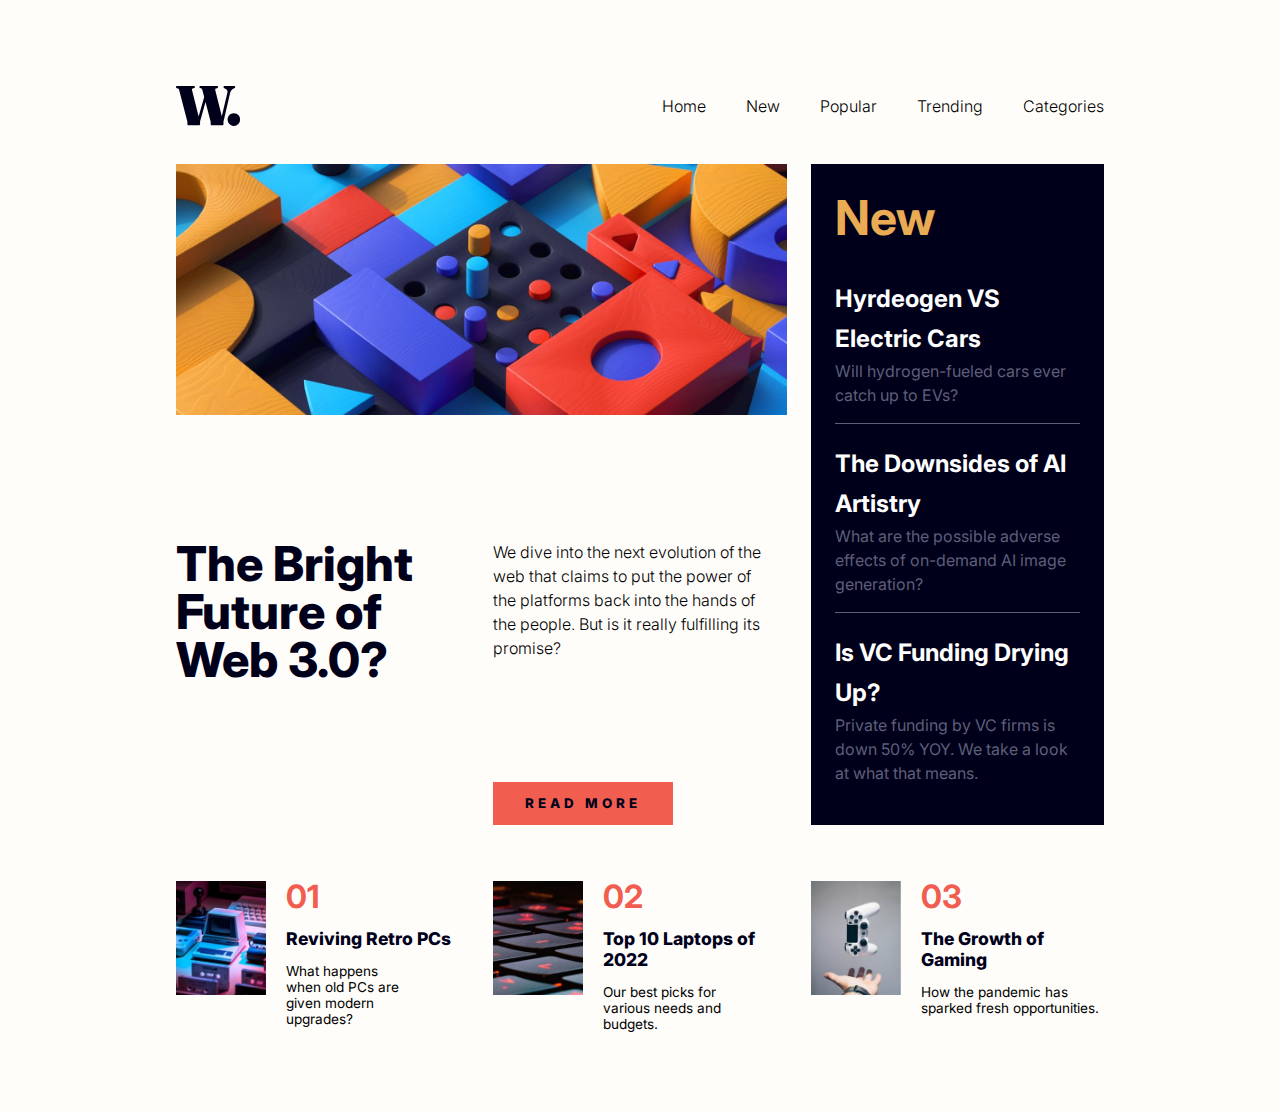
==== index.html @ bc5fd30c "final commit" ====
<!DOCTYPE html>
<html lang="en">
  <head>
    <meta charset="UTF-8" />
    <meta name="viewport" content="width=device-width, initial-scale=1.0" />
    <!-- displays site properly based on user's device -->
    <script defer src="main.js"></script>
    <link
      rel="icon"
      type="image/png"
      sizes="32x32"
      href="./assets/images/favicon-32x32.png"
    />
    <link
      href="https://fonts.googleapis.com/css2?family=Inter:ital,opsz,wght@0,14..32,100..900;1,14..32,100..900&display=swap"
      rel="stylesheet"
    />
    <link href="styles.css" rel="stylesheet" />
    <title>Frontend Mentor | News homepage</title>
  </head>
  <body>
    <div class="container">
      <header>
        
        <img src="assets/images/logo.svg" alt="W. logo" width="65px" height="40px" />
        <img
        id="menu"
        src="assets/images/icon-menu.svg"
        alt="menu"
        height="17px"
        width="40px"
        onclick="document.querySelector('nav').style.display='block'"
      />
        <div>
          <h3>Home</h3>
          <h3>New</h3>
          <h3>Popular</h3>
          <h3>Trending</h3>
          <h3>Categories</h3>
        </div>
      </header>
      <nav style="display: none">
        <img
          src="assets/images/icon-menu-close.svg"
          alt="close menu"
          onclick="document.querySelector('nav').style.display='none'"
        />
        <ul>
          <li>Home</li>
          <li>New</li>
          <li>Popular</li>
          <li>Trending</li>
          <li>Categories</li>
        </ul>
      </nav>
      <main>
         <picture class="product-image">
          <source
            srcset="assets/images/image-web-3-desktop.jpg 600w"
            media="(min-width: 770px)"
          />
          <source
            srcset="assets/images/image-web-3-mobile.jpg 600w"
            media="(max-width: 769px)"
          />
          <img
            src="assets/images/image-web-3-desktop.jpg"
            alt="Product Image"
            style="width: 100%"
          />
        </picture>
        <div class="page-title">The Bright Future of Web 3.0?</div>
        <div class="description-read-more">
          <p>
            We dive into the next evolution of the web that claims to put the
            power of the platforms back into the hands of the people. But is it
            really fulfilling its promise?
          </p>
          <button>
            READ MORE
          </button>
        </div>
        <div class="new-stories">
          <h1>New</h1>
          <div>
            <h2>Hyrdeogen VS Electric Cars</h2>
            <p>Will hydrogen-fueled cars ever catch up to EVs?</p>
            <hr />
            <h2>The Downsides of AI Artistry</h2>
            <p>
              What are the possible adverse effects of on-demand AI image
              generation?
            </p>
            <hr />
            <h2>Is VC Funding Drying Up?</h2>
            <p>
              Private funding by VC firms is down 50% YOY. We take a look at
              what that means.
            </p>
          </div>
        </div>
        
        
        <div class="articles" id="one">
          <img src="assets/images/image-retro-pcs.jpg" alt="retro PCs" />
          <div>
            <h1>01</h1>
            <h2>Reviving Retro PCs</h2>
            <p>What happens when old PCs are given modern upgrades?</p>
          </div>
        </div>
        <div class="articles" id="two">
          <img src="assets/images/image-top-laptops.jpg" alt="keyboard" />
          <div>
            <h1>02</h1>
            <h2>Top 10 Laptops of 2022</h2>
            <p>Our best picks for various needs and budgets.</p>
          </div>
        </div>
        <div class="articles" id="three">
          <img
            src="assets/images/image-gaming-growth.jpg"
            alt="white PS4 controller hovering above a hand"
          />
          <div>
            <h1>03</h1>
            <h2>The Growth of Gaming</h2>
            <p style="margin-right: 0px;">How the pandemic has sparked fresh opportunities.</p>
          </div>
        </div>
      </main>
      
    </div>
  </body>
</html>
---- styles.css ----
body{
  display: flex;
  justify-content: center;
  align-items: center;
  margin: 0px;
  min-height: 100vh;
  width: 100vw;
  font-family: Inter;
  background-color:  hsl(36, 100%, 99%);
  padding: 5rem 11rem 5rem 11rem;
  margin:0px;
  box-sizing: border-box;
  position: relative;
}
.container{
  display: flex;
  flex-direction: column;
  max-width: 1200px;
  gap: 2rem;
  
}
header{
  display: flex;
  justify-content: space-between;
  align-items: center;
}
header > div{
  display: flex;
  flex-direction: row;
  gap: 2.5rem;
}
header > div h3{
  cursor: pointer;
  font-size: 1rem;
  font-weight: 300;
}
header > div h3:hover{
 color: hsl(35, 77%, 62%);
}
main{
 display: grid;
 grid-template-columns: 1fr 1fr 1fr;
 grid-template-rows: auto auto 1fr;
 grid-column-gap: 1.5rem;
 grid-row-gap: 1.5rem;
}
.new-stories{
  background-color: hsl(240, 100%, 5%);
  grid-column: 3/4;
  padding: 1.5rem;
  grid-row: 1/3
}
.new-stories h1{
  color:hsl(35, 77%, 62%);
  font-size: 3rem;
  margin-top: 0px;
}
.new-stories h2{
  color: white;
  font-size: 1.5rem;
  margin-bottom: 0px;
  line-height: 2.5rem;
  cursor: pointer;
}
.new-stories h2:hover{
color: hsl(35, 77%, 62%);
}
.new-stories p{
  color: hsl(236, 13%, 42%);
  font-size: 1rem;
  line-height: 1.5rem;
  margin:0px;
  margin-bottom: 1rem;
}
.new-stories hr{
  background-color: hsl(236, 13%, 42%);
  border: none;
  height: 1px;
}
main > picture{
 grid-column: 1/3;
 grid-row: 1;
}
.page-title{
  color: hsl(240, 100%, 5%);
  font-size: 3rem;
  font-weight: 800;
  margin: 0px;
  grid-row: 2;
  margin-right: 1.75rem;
  line-height: 3rem;
}
.description-read-more{
  display: flex;
  flex-direction: column;
  justify-content: space-between;
  align-items: start;
  gap: 1.5rem;
}

.description-read-more p{
  font-weight: 300;
  margin: 0px;
  line-height: 1.5rem;
  font-size: 1rem;
  margin-right: 1rem;
}
.description-read-more button{
  background-color:  hsl(5, 85%, 63%);
  border: none;
  font-family: Inter;
  letter-spacing: .25rem;
  font-weight: 800;
  color: hsl(240, 100%, 5%);
  padding: .85rem 2rem .85rem 2rem;
  cursor: pointer;
}
.description-read-more button:hover{
  background-color:hsl(240, 100%, 5%) ;
  color: white;
}
.articles{
  display: flex;
  gap: 1.25rem;
  margin-top: 2rem;
}
.articles img{
  width: 90px;
  height: 114.3px;
  margin: 0px;
}
.articles h1{
  color: hsl(5, 85%, 63%);
  margin: 0px;
  padding: 0px;
  line-height: 2rem;
}
.articles h2{
  color: hsl(240, 100%, 5%);
  font-weight: 800;
  font-size: 1.1rem;
  cursor:pointer;
}
.articles h2:hover{
  color: hsl(5, 85%, 63%);
}
.articles p{
  margin:0px;
  margin-right: 4rem;
  font-size: .85rem;
}
#menu{
  display: none;
}
nav{
  display: none;
}
@media screen and (max-width: 770px ) {
  body{
    padding: 2rem 1rem 5rem 1rem;
  }
  main{
    display: flex;
    flex-direction: column;
  }
  #menu{
    display: block;
  }
  header div{
    display: none;
  }
  .page-title{
    margin-right: 0px;
    font-size: 2.75rem;
  }
  .description-read-more{
    margin-bottom: 2.25rem;
  }
  .description-read-more p{
    font-size: .9rem;
  }
  .new-stories{
    margin-bottom: 2rem;
  }
  .new-stories h1{
    font-size: 2.5rem;
  }
  .new-stories h2{
    font-size: 1.25rem;
  }
  .new-stories p{
    font-size: .9rem;
  }
  .articles{
    margin-top: .25rem;
  }
  .articles p{
    margin-right: 0px;
  }
  nav{
    position: absolute;
    background-color: hsl(36, 100%, 99%);
    top: 0%;
    right: 0%;
    height: 100%;
    width: 220px;
    padding: 2.25rem 1.25rem 0rem 1.25rem;
  }
  nav img{
    float: right;
  }
  nav ul{
    margin-top: 6rem;
    list-style-type: none;
    line-height: 4rem;
    padding: 0;
    font-size: 1.5rem;
    color:  hsl(240, 100%, 5%);
    font-weight: 500;
  }
  
}
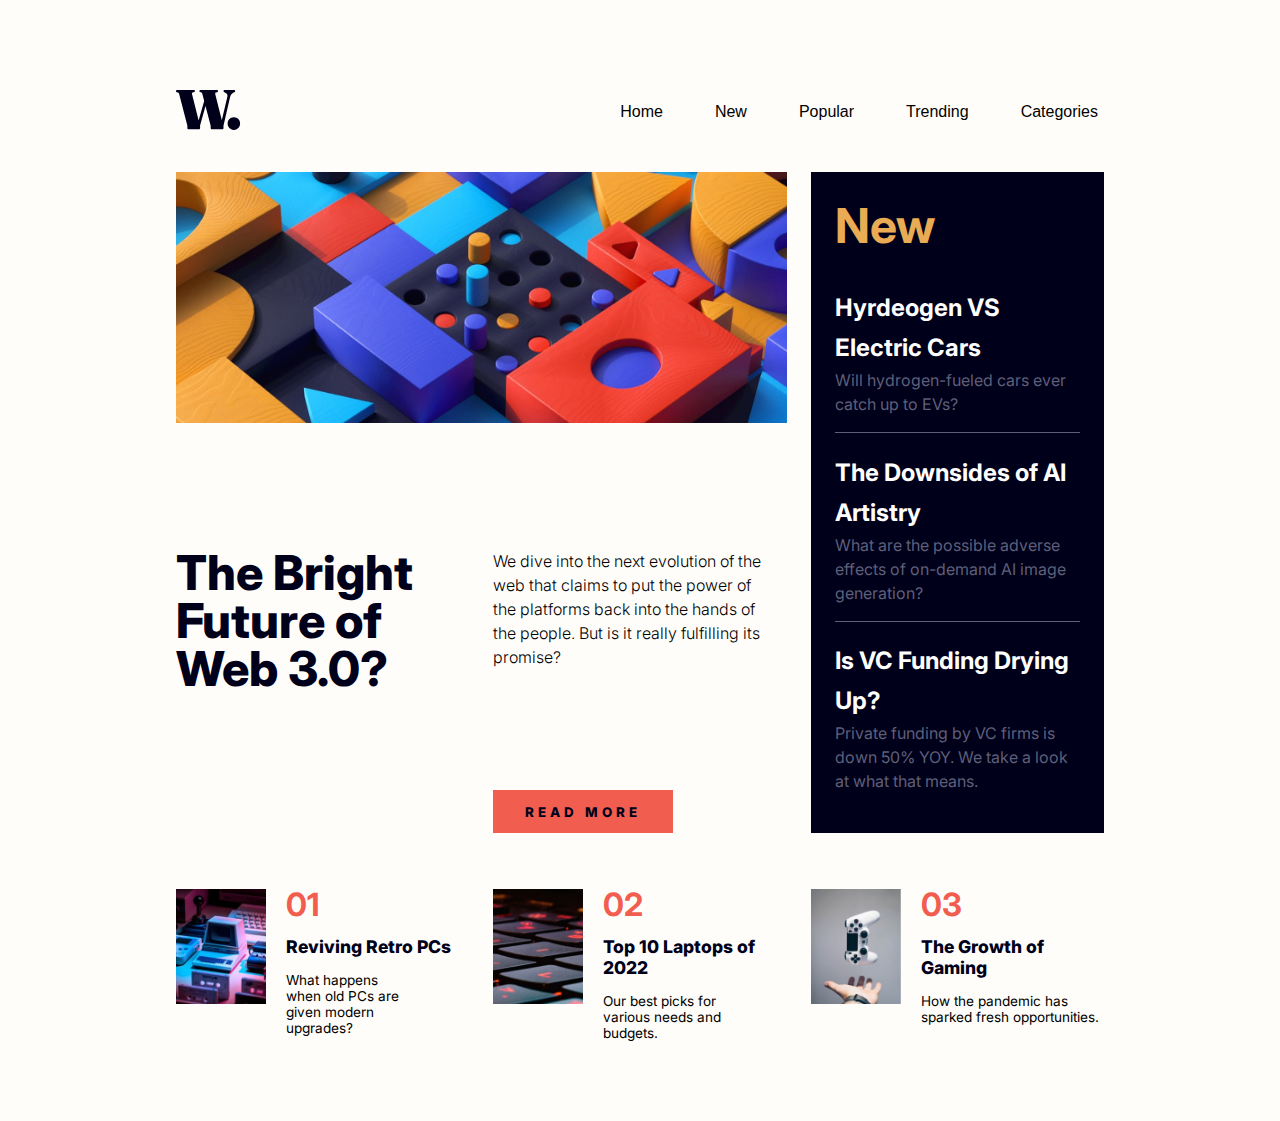
==== commit 5071ca52: "final commit" ====
--- a/index.html
+++ b/index.html
@@ -23,7 +23,7 @@
       <header>
         
         <img src="assets/images/logo.svg" alt="W. logo" width="65px" height="40px" />
-        <img
+        <input type="image"
         id="menu"
         src="assets/images/icon-menu.svg"
         alt="menu"
@@ -32,15 +32,15 @@
         onclick="document.querySelector('nav').style.display='block'"
       />
         <div>
-          <h3>Home</h3>
-          <h3>New</h3>
-          <h3>Popular</h3>
-          <h3>Trending</h3>
-          <h3>Categories</h3>
+          <h3><button>Home</button></h3>
+          <h3><button>New</button></h3>
+          <h3><button>Popular</button></h3>
+          <h3><button>Trending</button></h3>
+          <h3><button>Categories</button></h3>
         </div>
       </header>
       <nav style="display: none">
-        <img
+        <input type="image"
           src="assets/images/icon-menu-close.svg"
           alt="close menu"
           onclick="document.querySelector('nav').style.display='none'"
@@ -83,16 +83,16 @@
         <div class="new-stories">
           <h1>New</h1>
           <div>
-            <h2>Hyrdeogen VS Electric Cars</h2>
+            <h2><a href="">Hyrdeogen VS Electric Cars</a></h2>
             <p>Will hydrogen-fueled cars ever catch up to EVs?</p>
             <hr />
-            <h2>The Downsides of AI Artistry</h2>
+            <h2><a href="">The Downsides of AI Artistry</a></h2>
             <p>
               What are the possible adverse effects of on-demand AI image
               generation?
             </p>
             <hr />
-            <h2>Is VC Funding Drying Up?</h2>
+            <h2><a href="">Is VC Funding Drying Up?</a></h2>
             <p>
               Private funding by VC firms is down 50% YOY. We take a look at
               what that means.
@@ -105,7 +105,7 @@
           <img src="assets/images/image-retro-pcs.jpg" alt="retro PCs" />
           <div>
             <h1>01</h1>
-            <h2>Reviving Retro PCs</h2>
+            <h2><a href="">Reviving Retro PCs</a href=""></h2>
             <p>What happens when old PCs are given modern upgrades?</p>
           </div>
         </div>
@@ -113,7 +113,7 @@
           <img src="assets/images/image-top-laptops.jpg" alt="keyboard" />
           <div>
             <h1>02</h1>
-            <h2>Top 10 Laptops of 2022</h2>
+            <h2><a href="">Top 10 Laptops of 2022</a href=""></h2>
             <p>Our best picks for various needs and budgets.</p>
           </div>
         </div>
@@ -124,7 +124,7 @@
           />
           <div>
             <h1>03</h1>
-            <h2>The Growth of Gaming</h2>
+            <h2><a href=""  >The Growth of Gaming</a href=""  ></h2>
             <p style="margin-right: 0px;">How the pandemic has sparked fresh opportunities.</p>
           </div>
         </div>
--- a/styles.css
+++ b/styles.css
@@ -1,4 +1,4 @@
-body{
+body {
   display: flex;
   justify-content: center;
   align-items: center;
@@ -6,82 +6,83 @@
   min-height: 100vh;
   width: 100vw;
   font-family: Inter;
-  background-color:  hsl(36, 100%, 99%);
+  background-color: hsl(36, 100%, 99%);
   padding: 5rem 11rem 5rem 11rem;
-  margin:0px;
+  margin: 0px;
   box-sizing: border-box;
   position: relative;
 }
-.container{
+.container {
   display: flex;
   flex-direction: column;
   max-width: 1200px;
   gap: 2rem;
-  
-}
-header{
+}
+header {
   display: flex;
   justify-content: space-between;
   align-items: center;
 }
-header > div{
+header > div {
   display: flex;
   flex-direction: row;
   gap: 2.5rem;
 }
-header > div h3{
+header > div h3 button {
   cursor: pointer;
   font-size: 1rem;
   font-weight: 300;
-}
-header > div h3:hover{
- color: hsl(35, 77%, 62%);
-}
-main{
- display: grid;
- grid-template-columns: 1fr 1fr 1fr;
- grid-template-rows: auto auto 1fr;
- grid-column-gap: 1.5rem;
- grid-row-gap: 1.5rem;
-}
-.new-stories{
+  border: none;
+  background-color: transparent;
+}
+header > div h3 button:hover {
+  color: hsl(35, 77%, 62%);
+}
+main {
+  display: grid;
+  grid-template-columns: 1fr 1fr 1fr;
+  grid-template-rows: auto auto 1fr;
+  grid-column-gap: 1.5rem;
+  grid-row-gap: 1.5rem;
+}
+.new-stories {
   background-color: hsl(240, 100%, 5%);
   grid-column: 3/4;
   padding: 1.5rem;
-  grid-row: 1/3
-}
-.new-stories h1{
-  color:hsl(35, 77%, 62%);
+  grid-row: 1/3;
+}
+.new-stories h1 {
+  color: hsl(35, 77%, 62%);
   font-size: 3rem;
   margin-top: 0px;
 }
-.new-stories h2{
+.new-stories h2 {
   color: white;
   font-size: 1.5rem;
   margin-bottom: 0px;
   line-height: 2.5rem;
   cursor: pointer;
 }
-.new-stories h2:hover{
-color: hsl(35, 77%, 62%);
-}
-.new-stories p{
+.new-stories h2:hover {
+  color: hsl(35, 77%, 62%);
+}
+.new-stories p {
   color: hsl(236, 13%, 42%);
   font-size: 1rem;
   line-height: 1.5rem;
-  margin:0px;
+  margin: 0px;
   margin-bottom: 1rem;
 }
-.new-stories hr{
+.new-stories hr {
   background-color: hsl(236, 13%, 42%);
   border: none;
   height: 1px;
 }
-main > picture{
- grid-column: 1/3;
- grid-row: 1;
-}
-.page-title{
+main > picture {
+  grid-column: 1/3;
+  grid-row: 1;
+}
+.page-title {
   color: hsl(240, 100%, 5%);
   font-size: 3rem;
   font-weight: 800;
@@ -90,7 +91,7 @@
   margin-right: 1.75rem;
   line-height: 3rem;
 }
-.description-read-more{
+.description-read-more {
   display: flex;
   flex-direction: column;
   justify-content: space-between;
@@ -98,106 +99,110 @@
   gap: 1.5rem;
 }
 
-.description-read-more p{
+.description-read-more p {
   font-weight: 300;
   margin: 0px;
   line-height: 1.5rem;
   font-size: 1rem;
   margin-right: 1rem;
 }
-.description-read-more button{
-  background-color:  hsl(5, 85%, 63%);
+.description-read-more button {
+  background-color: hsl(5, 85%, 63%);
   border: none;
   font-family: Inter;
-  letter-spacing: .25rem;
+  letter-spacing: 0.25rem;
   font-weight: 800;
   color: hsl(240, 100%, 5%);
-  padding: .85rem 2rem .85rem 2rem;
-  cursor: pointer;
-}
-.description-read-more button:hover{
-  background-color:hsl(240, 100%, 5%) ;
+  padding: 0.85rem 2rem 0.85rem 2rem;
+  cursor: pointer;
+}
+.description-read-more button:hover {
+  background-color: hsl(240, 100%, 5%);
   color: white;
 }
-.articles{
+.articles {
   display: flex;
   gap: 1.25rem;
   margin-top: 2rem;
 }
-.articles img{
+.articles img {
   width: 90px;
   height: 114.3px;
   margin: 0px;
 }
-.articles h1{
+.articles h1 {
   color: hsl(5, 85%, 63%);
   margin: 0px;
   padding: 0px;
   line-height: 2rem;
 }
-.articles h2{
+.articles h2 {
   color: hsl(240, 100%, 5%);
   font-weight: 800;
   font-size: 1.1rem;
-  cursor:pointer;
-}
-.articles h2:hover{
+  cursor: pointer;
+}
+.articles h2:hover {
   color: hsl(5, 85%, 63%);
 }
-.articles p{
-  margin:0px;
+.articles p {
+  margin: 0px;
   margin-right: 4rem;
-  font-size: .85rem;
-}
-#menu{
+  font-size: 0.85rem;
+}
+#menu {
   display: none;
 }
-nav{
+nav {
   display: none;
 }
-@media screen and (max-width: 770px ) {
-  body{
+a {
+  text-decoration: none;
+  color: inherit;
+}
+@media screen and (max-width: 770px) {
+  body {
     padding: 2rem 1rem 5rem 1rem;
   }
-  main{
+  main {
     display: flex;
     flex-direction: column;
   }
-  #menu{
+  #menu {
     display: block;
   }
-  header div{
+  header div {
     display: none;
   }
-  .page-title{
+  .page-title {
     margin-right: 0px;
     font-size: 2.75rem;
   }
-  .description-read-more{
+  .description-read-more {
     margin-bottom: 2.25rem;
   }
-  .description-read-more p{
-    font-size: .9rem;
-  }
-  .new-stories{
+  .description-read-more p {
+    font-size: 0.9rem;
+  }
+  .new-stories {
     margin-bottom: 2rem;
   }
-  .new-stories h1{
+  .new-stories h1 {
     font-size: 2.5rem;
   }
-  .new-stories h2{
+  .new-stories h2 {
     font-size: 1.25rem;
   }
-  .new-stories p{
-    font-size: .9rem;
-  }
-  .articles{
-    margin-top: .25rem;
-  }
-  .articles p{
+  .new-stories p {
+    font-size: 0.9rem;
+  }
+  .articles {
+    margin-top: 0.25rem;
+  }
+  .articles p {
     margin-right: 0px;
   }
-  nav{
+  nav {
     position: absolute;
     background-color: hsl(36, 100%, 99%);
     top: 0%;
@@ -206,17 +211,16 @@
     width: 220px;
     padding: 2.25rem 1.25rem 0rem 1.25rem;
   }
-  nav img{
+  nav input {
     float: right;
   }
-  nav ul{
+  nav ul {
     margin-top: 6rem;
     list-style-type: none;
     line-height: 4rem;
     padding: 0;
     font-size: 1.5rem;
-    color:  hsl(240, 100%, 5%);
+    color: hsl(240, 100%, 5%);
     font-weight: 500;
   }
-  
-}+}
